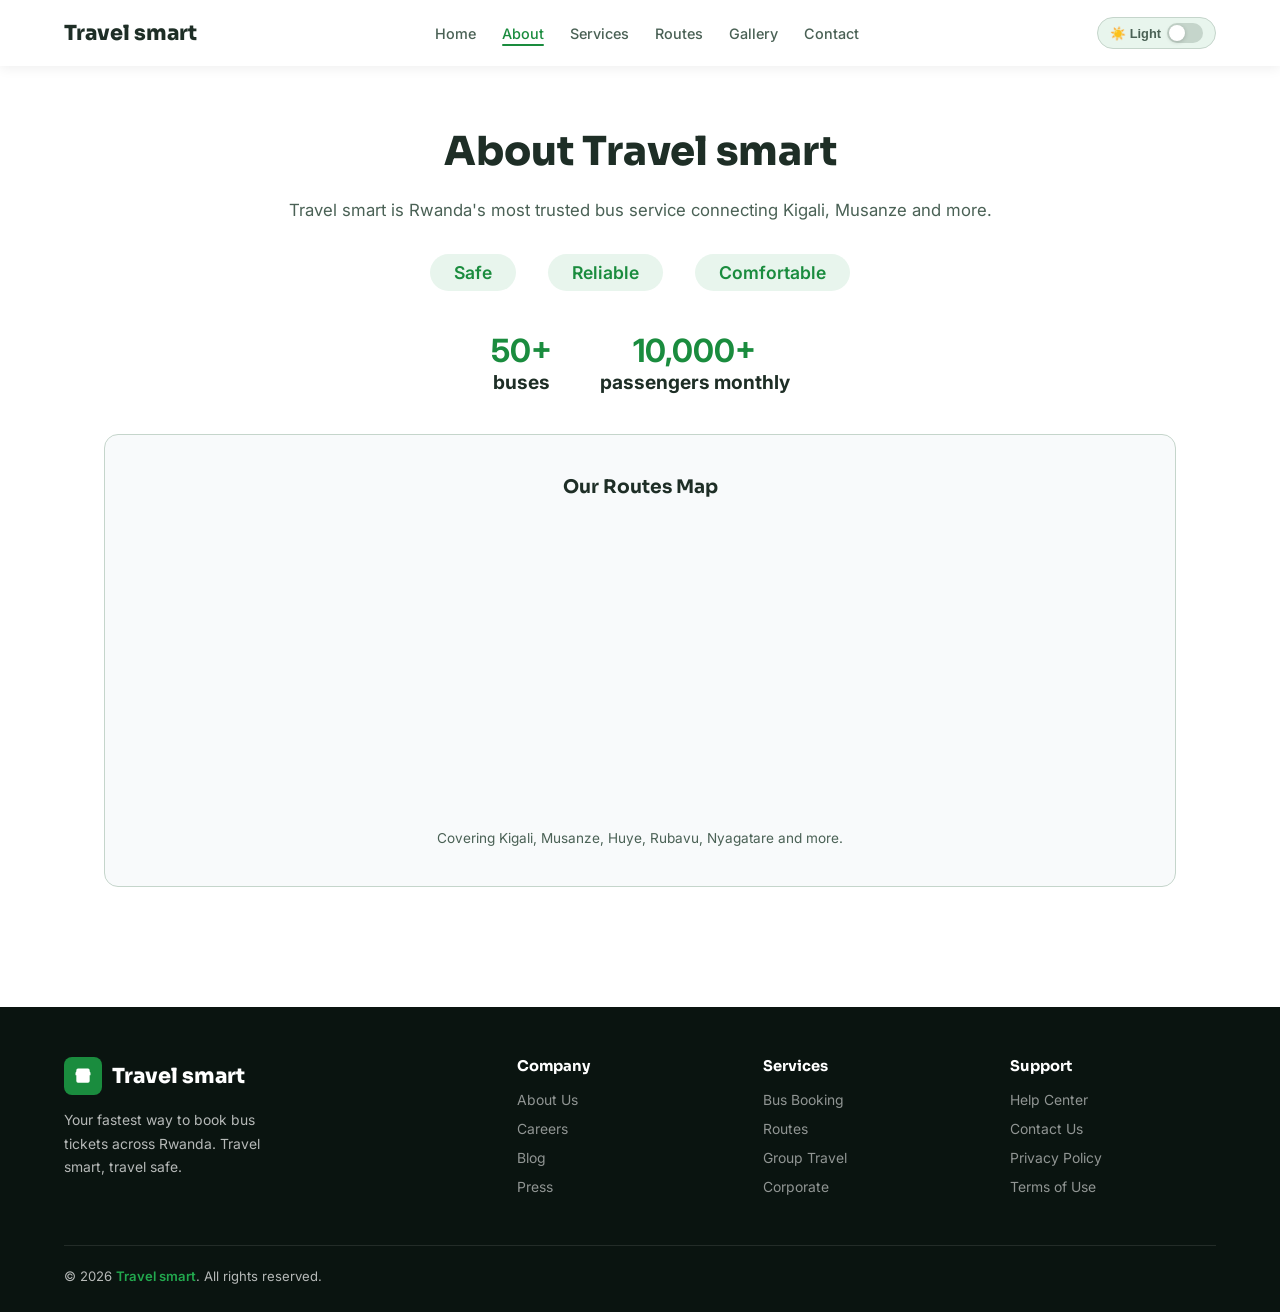
==== about.html @ 97b21c96 "Initial commit - all pages added" ====
<!DOCTYPE html>
<html lang="en" data-theme="light">
<head>
  <meta charset="UTF-8" />
  <meta name="viewport" content="width=device-width, initial-scale=1.0"/>
  <title>About  Travel smart – Rwanda's Most Trusted Bus Service</title>
  <link href="https://fonts.googleapis.com/css2?family=Sora:wght@400;600;700;800&family=Inter:wght@400;500;600&display=swap" rel="stylesheet"/>
  <style>
   
    :root {
      --green: #1a8c3e;
      --green-dark: #136b2f;
      --green-accent: #22a84e;
      --radius: 14px;
      --radius-sm: 8px;
      --shadow-sm: 0 2px 8px rgba(26,140,62,0.10);
      --shadow-md: 0 8px 32px rgba(26,140,62,0.15);
      --shadow-lg: 0 20px 60px rgba(26,140,62,0.18);
    }
    [data-theme="light"] {
      --bg: #ffffff; --bg-secondary: #f8fafb; --bg-card: #ffffff;
      --text: #1e2e26; --text-muted: #4a6155; --border: #c5d5cb;
      --nav-bg: #ffffff; --nav-shadow: 0 2px 12px rgba(0,0,0,0.07);
      --input-bg: #ffffff; --green-light: #e8f5ed;
    }
    [data-theme="dark"] {
      --bg: #0f1a13; --bg-secondary: #162019; --bg-card: #1a2b1f;
      --text: #e8f5ed; --text-muted: #8ab89a; --border: #2e4a38;
      --nav-bg: #111d15; --nav-shadow: 0 2px 12px rgba(0,0,0,0.4);
      --input-bg: #1e2f23; --green-light: #1a2e22;
    }
    * { box-sizing: border-box; margin: 0; padding: 0; }
    body { font-family: 'Inter', sans-serif; color: var(--text); background: var(--bg); overflow-x: hidden; transition: background 0.3s, color 0.3s; }

    /* NAV (same as index) */
    nav {
      position: fixed; top: 0; left: 0; right: 0; z-index: 100;
      background: var(--nav-bg); display: flex; align-items: center;
      justify-content: space-between; padding: 0 5%; height: 66px;
      box-shadow: var(--nav-shadow); transition: background 0.3s;
    }
    .nav-logo {
      display: flex; align-items: center; gap: 10px;
      font-family: 'Sora', sans-serif; font-weight: 800; font-size: 1.3rem;
      color: var(--text); text-decoration: none;
    }
    .nav-logo-icon {
      width: 38px; height: 38px; background: var(--green);
      border-radius: var(--radius-sm); display: flex; align-items: center; justify-content: center;
    }
    .nav-logo-icon svg { width: 22px; height: 22px; fill: white; }
    .nav-links { display: flex; align-items: center; gap: 26px; list-style: none; }
    .nav-links a {
      text-decoration: none; font-size: 0.9rem; font-weight: 500;
      color: var(--text-muted); transition: color 0.2s; position: relative;
    }
    .nav-links a.active, .nav-links a:hover { color: var(--green); }
    .nav-links a.active::after {
      content: ''; position: absolute; bottom: -4px; left: 0; right: 0;
      height: 2px; background: var(--green); border-radius: 2px;
    }
    .nav-right { display: flex; align-items: center; gap: 14px; }

   
    .theme-toggle {
      display: flex; align-items: center; gap: 6px;
      background: var(--green-light); border: 1.5px solid var(--border);
      border-radius: 100px; padding: 5px 12px;
      cursor: pointer; transition: background 0.3s;
      font-size: 0.8rem; font-weight: 600; color: var(--text-muted);
    }
    .theme-toggle:hover { border-color: var(--green); }
    .toggle-track {
      width: 36px; height: 20px; background: var(--border);
      border-radius: 100px; position: relative; transition: background 0.3s;
    }
    [data-theme="dark"] .toggle-track { background: var(--green); }
    .toggle-thumb {
      position: absolute; top: 2px; left: 2px;
      width: 16px; height: 16px; border-radius: 50%;
      background: white; transition: transform 0.3s;
      box-shadow: 0 1px 4px rgba(0,0,0,0.2);
    }
    [data-theme="dark"] .toggle-thumb { transform: translateX(16px); }

    
    footer { background: #0a1410; color: rgba(255,255,255,0.7); padding: 50px 5% 28px; margin-top: 60px; }
    .footer-grid { display: grid; grid-template-columns: 2fr 1fr 1fr 1fr; gap: 40px; margin-bottom: 40px; }
    .footer-brand .nav-logo { color: white; margin-bottom: 14px; display: inline-flex; }
    .footer-brand p { font-size: 0.87rem; line-height: 1.7; max-width: 230px; }
    .footer-col h4 { font-family: 'Sora', sans-serif; font-size: 0.92rem; font-weight: 700; color: white; margin-bottom: 14px; }
    .footer-col ul { list-style: none; }
    .footer-col ul li { margin-bottom: 9px; }
    .footer-col ul li a { color: rgba(255,255,255,0.55); text-decoration: none; font-size: 0.87rem; transition: color 0.2s; }
    .footer-col ul li a:hover { color: var(--green-accent); }
    .footer-bottom { border-top: 1px solid rgba(255,255,255,0.1); padding-top: 22px; display: flex; align-items: center; justify-content: space-between; font-size: 0.82rem; }
    .footer-bottom span { color: var(--green-accent); font-weight: 600; }

    
    .about-container {
      margin-top: 66px;
      max-width: 1200px;
      margin-left: auto;
      margin-right: auto;
      padding: 60px 5%;
    }
    .about-title {
      font-family: 'Sora', sans-serif;
      font-size: 2.5rem;
      font-weight: 800;
      color: var(--text);
      margin-bottom: 20px;
      text-align: center;
    }
    .about-description {
      font-size: 1.05rem;
      line-height: 1.6;
      color: var(--text-muted);
      text-align: center;
      max-width: 800px;
      margin: 0 auto 30px;
    }
    .about-description em {
      color: var(--green);
      font-style: italic;
    }
    .mission-text {
      background: var(--bg-secondary);
      padding: 40px;
      border-radius: var(--radius);
      text-align: center;
      margin: 40px 0;
    }
    .mission-text p {
      font-size: 1.05rem;
      line-height: 1.7;
      color: var(--text-muted);
      max-width: 700px;
      margin: 0 auto;
    }
    .bullet-list {
      display: flex;
      justify-content: center;
      gap: 32px;
      flex-wrap: wrap;
      margin: 30px 0;
    }
    .bullet-item {
      font-size: 1.1rem;
      font-weight: 600;
      color: var(--green);
      background: var(--green-light);
      padding: 8px 24px;
      border-radius: 40px;
    }
    .stats {
      text-align: center;
      margin: 40px 0;
      display: flex;
      justify-content: center;
      gap: 48px;
      flex-wrap: wrap;
    }
    .stat {
      font-size: 1.2rem;
      font-weight: 700;
      color: var(--text);
    }
    .stat strong {
      font-size: 2rem;
      color: var(--green);
      display: block;
    }
    .team-photo-section {
      margin: 60px 0 40px;
      text-align: center;
    }
    .team-photo-section h3 {
      font-family: 'Sora', sans-serif;
      font-size: 1.6rem;
      font-weight: 700;
      color: var(--text);
      margin-bottom: 24px;
    }
    .photo-placeholder {
      background: var(--bg-secondary);
      border-radius: var(--radius);
      padding: 60px 20px;
      text-align: center;
      border: 2px dashed var(--border);
      margin-bottom: 30px;
    }
    .photo-placeholder span {
      font-size: 3rem;
      display: block;
      margin-bottom: 12px;
    }
    .map-placeholder {
      background: var(--bg-secondary);
      border-radius: var(--radius);
      padding: 40px;
      text-align: center;
      border: 1px solid var(--border);
    }
    .map-placeholder iframe {
      width: 100%;
      height: 300px;
      border: 0;
      border-radius: var(--radius-sm);
    }
    @media (max-width: 750px) {
      .footer-grid { grid-template-columns: 1fr 1fr; }
      .stats { gap: 24px; }
      .bullet-list { gap: 16px; }
    }
    @media (max-width: 560px) {
      .footer-grid { grid-template-columns: 1fr; }
      .nav-links { display: none; }
      .about-title { font-size: 1.8rem; }
    }
  </style>
</head>
<body>


<nav>
  <a class="nav-logo" href="index.html">
   
    Travel smart
  </a>
  <ul class="nav-links">
    <li><a href="index.html">Home</a></li>
    <li><a href="about.html" class="active">About</a></li>
    <li><a href="services.html">Services</a></li>
    <li><a href="#">Routes</a></li>
    <li><a href="#">Gallery</a></li>
    <li><a href="#">Contact</a></li>
  </ul>
  <div class="nav-right">
    <button class="theme-toggle" onclick="toggleTheme()" title="Toggle dark/light mode">
      <span id="theme-label">☀️ Light</span>
      <div class="toggle-track"><div class="toggle-thumb"></div></div>
    </button>
  </div>
</nav>


<div class="about-container">
  <h1 class="about-title">About Travel smart</h1>
  <div class="about-description">
    <p>Travel smart is Rwanda's most trusted bus service connecting Kigali, Musanze and more. </p>
  </div>

  

  <div class="bullet-list">
    <div class="bullet-item"> Safe</div>
    <div class="bullet-item">Reliable</div>
    <div class="bullet-item"> Comfortable</div>
  </div>

  <div class="stats">
    <div class="stat"><strong>50+</strong> buses</div>
    <div class="stat"><strong>10,000+</strong> passengers monthly</div>
  </div>

  

  <div class="map-placeholder">
    <h3 style="font-family:'Sora',sans-serif; margin-bottom:16px;"> Our Routes Map</h3>
    
    <iframe 
      src="https://www.openstreetmap.org/export/embed.html?bbox=29.0%2C-2.8%2C30.8%2C-1.0&layer=mapnik&marker=-1.95%2C29.9" 
      title="Rwanda bus routes map"
      loading="lazy">
    </iframe>
    <p style="margin-top: 12px; font-size:0.85rem; color:var(--text-muted);">Covering Kigali, Musanze, Huye, Rubavu, Nyagatare and more.</p>
  </div>
</div>


<footer>
  <div class="footer-grid">
    <div class="footer-brand">
      <a class="nav-logo" href="index.html"><div class="nav-logo-icon"><svg viewBox="0 0 24 24" style="width:20px;height:20px;fill:white;"><path d="M3 11h18M5 17h14M6 3h12a2 2 0 012 2v13a2 2 0 01-2 2H6a2 2 0 01-2-2V5a2 2 0 012-2zM9 17v2m6-2v2M3 11V8l3-5h12l3 5v3"/></svg></div>Travel smart</a>
      <p>Your fastest way to book bus tickets across Rwanda. Travel smart, travel safe.</p>
    </div>
    <div class="footer-col"><h4>Company</h4><ul><li><a href="about.html">About Us</a></li><li><a href="#">Careers</a></li><li><a href="#">Blog</a></li><li><a href="#">Press</a></li></ul></div>
    <div class="footer-col"><h4>Services</h4><ul><li><a href="#">Bus Booking</a></li><li><a href="#">Routes</a></li><li><a href="#">Group Travel</a></li><li><a href="#">Corporate</a></li></ul></div>
    <div class="footer-col"><h4>Support</h4><ul><li><a href="#">Help Center</a></li><li><a href="#">Contact Us</a></li><li><a href="#">Privacy Policy</a></li><li><a href="#">Terms of Use</a></li></ul></div>
  </div>
  <div class="footer-bottom">
    <p>© 2026 <span>Travel smart</span>. All rights reserved.</p>
  </div>
</footer>

<script>
 
  function toggleTheme() {
    const html = document.documentElement;
    const isDark = html.getAttribute('data-theme') === 'dark';
    const newTheme = isDark ? 'light' : 'dark';
    html.setAttribute('data-theme', newTheme);
    localStorage.setItem('theme', newTheme);
    const label = document.getElementById('theme-label');
    if (label) label.textContent = newTheme === 'dark' ? '🌙 Dark' : '☀️ Light';
  }

 
  (function() {
    const savedTheme = localStorage.getItem('theme');
    if (savedTheme) {
      document.documentElement.setAttribute('data-theme', savedTheme);
      const label = document.getElementById('theme-label');
      if (label) label.textContent = savedTheme === 'dark' ? '🌙 Dark' : '☀️ Light';
    }
  })();
</script>
</body>
</html>
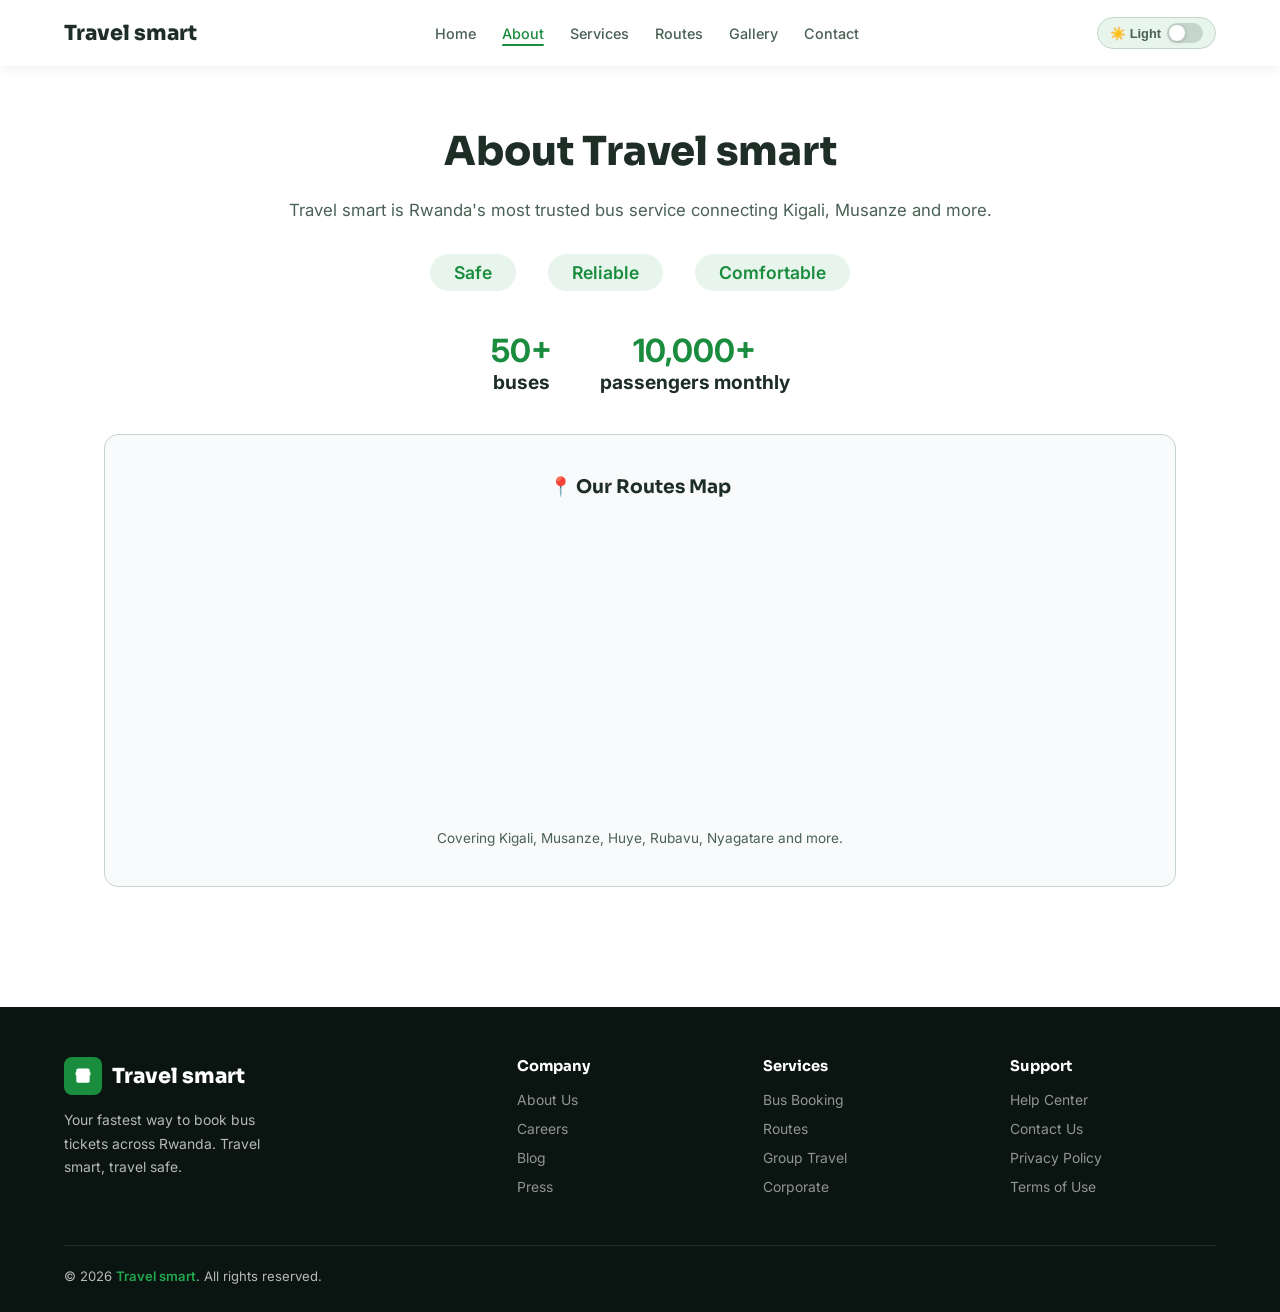
==== commit 4d71bc18: "Update all pages with responsive navigation and dark mode" ====
--- a/about.html
+++ b/about.html
@@ -2,11 +2,10 @@
 <html lang="en" data-theme="light">
 <head>
   <meta charset="UTF-8" />
-  <meta name="viewport" content="width=device-width, initial-scale=1.0"/>
-  <title>About  Travel smart – Rwanda's Most Trusted Bus Service</title>
+  <meta name="viewport" content="width=device-width, initial-scale=1.0, user-scalable=yes"/>
+  <title>About Travel smart – Rwanda's Most Trusted Bus Service</title>
   <link href="https://fonts.googleapis.com/css2?family=Sora:wght@400;600;700;800&family=Inter:wght@400;500;600&display=swap" rel="stylesheet"/>
   <style>
-   
     :root {
       --green: #1a8c3e;
       --green-dark: #136b2f;
@@ -32,9 +31,9 @@
     * { box-sizing: border-box; margin: 0; padding: 0; }
     body { font-family: 'Inter', sans-serif; color: var(--text); background: var(--bg); overflow-x: hidden; transition: background 0.3s, color 0.3s; }
 
-    /* NAV (same as index) */
+    /* NAVIGATION */
     nav {
-      position: fixed; top: 0; left: 0; right: 0; z-index: 100;
+      position: fixed; top: 0; left: 0; right: 0; z-index: 1000;
       background: var(--nav-bg); display: flex; align-items: center;
       justify-content: space-between; padding: 0 5%; height: 66px;
       box-shadow: var(--nav-shadow); transition: background 0.3s;
@@ -49,7 +48,12 @@
       border-radius: var(--radius-sm); display: flex; align-items: center; justify-content: center;
     }
     .nav-logo-icon svg { width: 22px; height: 22px; fill: white; }
-    .nav-links { display: flex; align-items: center; gap: 26px; list-style: none; }
+    .nav-links {
+      display: flex;
+      align-items: center;
+      gap: 26px;
+      list-style: none;
+    }
     .nav-links a {
       text-decoration: none; font-size: 0.9rem; font-weight: 500;
       color: var(--text-muted); transition: color 0.2s; position: relative;
@@ -59,9 +63,31 @@
       content: ''; position: absolute; bottom: -4px; left: 0; right: 0;
       height: 2px; background: var(--green); border-radius: 2px;
     }
-    .nav-right { display: flex; align-items: center; gap: 14px; }
-
-   
+    .nav-right {
+      display: flex;
+      align-items: center;
+      gap: 14px;
+    }
+
+    /* Hamburger button (hidden on desktop) */
+    .hamburger {
+      display: none;
+      flex-direction: column;
+      justify-content: space-between;
+      width: 28px;
+      height: 22px;
+      cursor: pointer;
+      z-index: 1001;
+    }
+    .hamburger span {
+      width: 100%;
+      height: 3px;
+      background: var(--text);
+      border-radius: 3px;
+      transition: 0.2s;
+    }
+
+    /* Theme Toggle */
     .theme-toggle {
       display: flex; align-items: center; gap: 6px;
       background: var(--green-light); border: 1.5px solid var(--border);
@@ -83,7 +109,44 @@
     }
     [data-theme="dark"] .toggle-thumb { transform: translateX(16px); }
 
-    
+    /* Mobile styles */
+    @media (max-width: 768px) {
+      .hamburger {
+        display: flex;
+      }
+      .nav-links {
+        position: fixed;
+        top: 66px;
+        left: -100%;
+        width: 280px;
+        height: calc(100vh - 66px);
+        background: var(--nav-bg);
+        flex-direction: column;
+        align-items: flex-start;
+        padding: 30px 25px;
+        gap: 24px;
+        transition: left 0.3s ease;
+        box-shadow: 2px 0 12px rgba(0,0,0,0.1);
+        z-index: 999;
+      }
+      .nav-links.active {
+        left: 0;
+      }
+      .nav-links li {
+        width: 100%;
+      }
+      .nav-links a {
+        display: block;
+        width: 100%;
+        padding: 8px 0;
+        font-size: 1.05rem;
+      }
+      .nav-links a.active::after {
+        display: none;
+      }
+    }
+
+    /* FOOTER */
     footer { background: #0a1410; color: rgba(255,255,255,0.7); padding: 50px 5% 28px; margin-top: 60px; }
     .footer-grid { display: grid; grid-template-columns: 2fr 1fr 1fr 1fr; gap: 40px; margin-bottom: 40px; }
     .footer-brand .nav-logo { color: white; margin-bottom: 14px; display: inline-flex; }
@@ -96,7 +159,7 @@
     .footer-bottom { border-top: 1px solid rgba(255,255,255,0.1); padding-top: 22px; display: flex; align-items: center; justify-content: space-between; font-size: 0.82rem; }
     .footer-bottom span { color: var(--green-accent); font-weight: 600; }
 
-    
+    /* ABOUT PAGE SPECIFIC STYLES */
     .about-container {
       margin-top: 66px;
       max-width: 1200px;
@@ -215,32 +278,35 @@
     }
     @media (max-width: 560px) {
       .footer-grid { grid-template-columns: 1fr; }
-      .nav-links { display: none; }
       .about-title { font-size: 1.8rem; }
     }
   </style>
 </head>
 <body>
-
 
 <nav>
   <a class="nav-logo" href="index.html">
    
     Travel smart
   </a>
-  <ul class="nav-links">
+  <ul class="nav-links" id="navLinks">
     <li><a href="index.html">Home</a></li>
     <li><a href="about.html" class="active">About</a></li>
     <li><a href="services.html">Services</a></li>
-    <li><a href="#">Routes</a></li>
-    <li><a href="#">Gallery</a></li>
-    <li><a href="#">Contact</a></li>
+    <li><a href="Routes.html">Routes</a></li>
+    <li><a href="Gallery.html">Gallery</a></li>
+    <li><a href="Contact.html">Contact</a></li>
   </ul>
   <div class="nav-right">
     <button class="theme-toggle" onclick="toggleTheme()" title="Toggle dark/light mode">
       <span id="theme-label">☀️ Light</span>
       <div class="toggle-track"><div class="toggle-thumb"></div></div>
     </button>
+    <div class="hamburger" id="hamburger">
+      <span></span>
+      <span></span>
+      <span></span>
+    </div>
   </div>
 </nav>
 
@@ -248,15 +314,13 @@
 <div class="about-container">
   <h1 class="about-title">About Travel smart</h1>
   <div class="about-description">
-    <p>Travel smart is Rwanda's most trusted bus service connecting Kigali, Musanze and more. </p>
-  </div>
-
-  
+    <p>Travel smart is Rwanda's most trusted bus service connecting Kigali, Musanze and more.</p>
+  </div>
 
   <div class="bullet-list">
-    <div class="bullet-item"> Safe</div>
+    <div class="bullet-item">Safe</div>
     <div class="bullet-item">Reliable</div>
-    <div class="bullet-item"> Comfortable</div>
+    <div class="bullet-item">Comfortable</div>
   </div>
 
   <div class="stats">
@@ -264,11 +328,8 @@
     <div class="stat"><strong>10,000+</strong> passengers monthly</div>
   </div>
 
-  
-
   <div class="map-placeholder">
-    <h3 style="font-family:'Sora',sans-serif; margin-bottom:16px;"> Our Routes Map</h3>
-    
+    <h3 style="font-family:'Sora',sans-serif; margin-bottom:16px;">📍 Our Routes Map</h3>
     <iframe 
       src="https://www.openstreetmap.org/export/embed.html?bbox=29.0%2C-2.8%2C30.8%2C-1.0&layer=mapnik&marker=-1.95%2C29.9" 
       title="Rwanda bus routes map"
@@ -277,7 +338,6 @@
     <p style="margin-top: 12px; font-size:0.85rem; color:var(--text-muted);">Covering Kigali, Musanze, Huye, Rubavu, Nyagatare and more.</p>
   </div>
 </div>
-
 
 <footer>
   <div class="footer-grid">
@@ -295,7 +355,7 @@
 </footer>
 
 <script>
- 
+  // Dark mode persistence
   function toggleTheme() {
     const html = document.documentElement;
     const isDark = html.getAttribute('data-theme') === 'dark';
@@ -306,7 +366,6 @@
     if (label) label.textContent = newTheme === 'dark' ? '🌙 Dark' : '☀️ Light';
   }
 
- 
   (function() {
     const savedTheme = localStorage.getItem('theme');
     if (savedTheme) {
@@ -315,6 +374,20 @@
       if (label) label.textContent = savedTheme === 'dark' ? '🌙 Dark' : '☀️ Light';
     }
   })();
+
+  // Mobile hamburger menu
+  const hamburger = document.getElementById('hamburger');
+  const navLinks = document.getElementById('navLinks');
+  if (hamburger && navLinks) {
+    hamburger.addEventListener('click', () => {
+      navLinks.classList.toggle('active');
+    });
+    document.querySelectorAll('#navLinks a').forEach(link => {
+      link.addEventListener('click', () => {
+        navLinks.classList.remove('active');
+      });
+    });
+  }
 </script>
 </body>
 </html>
